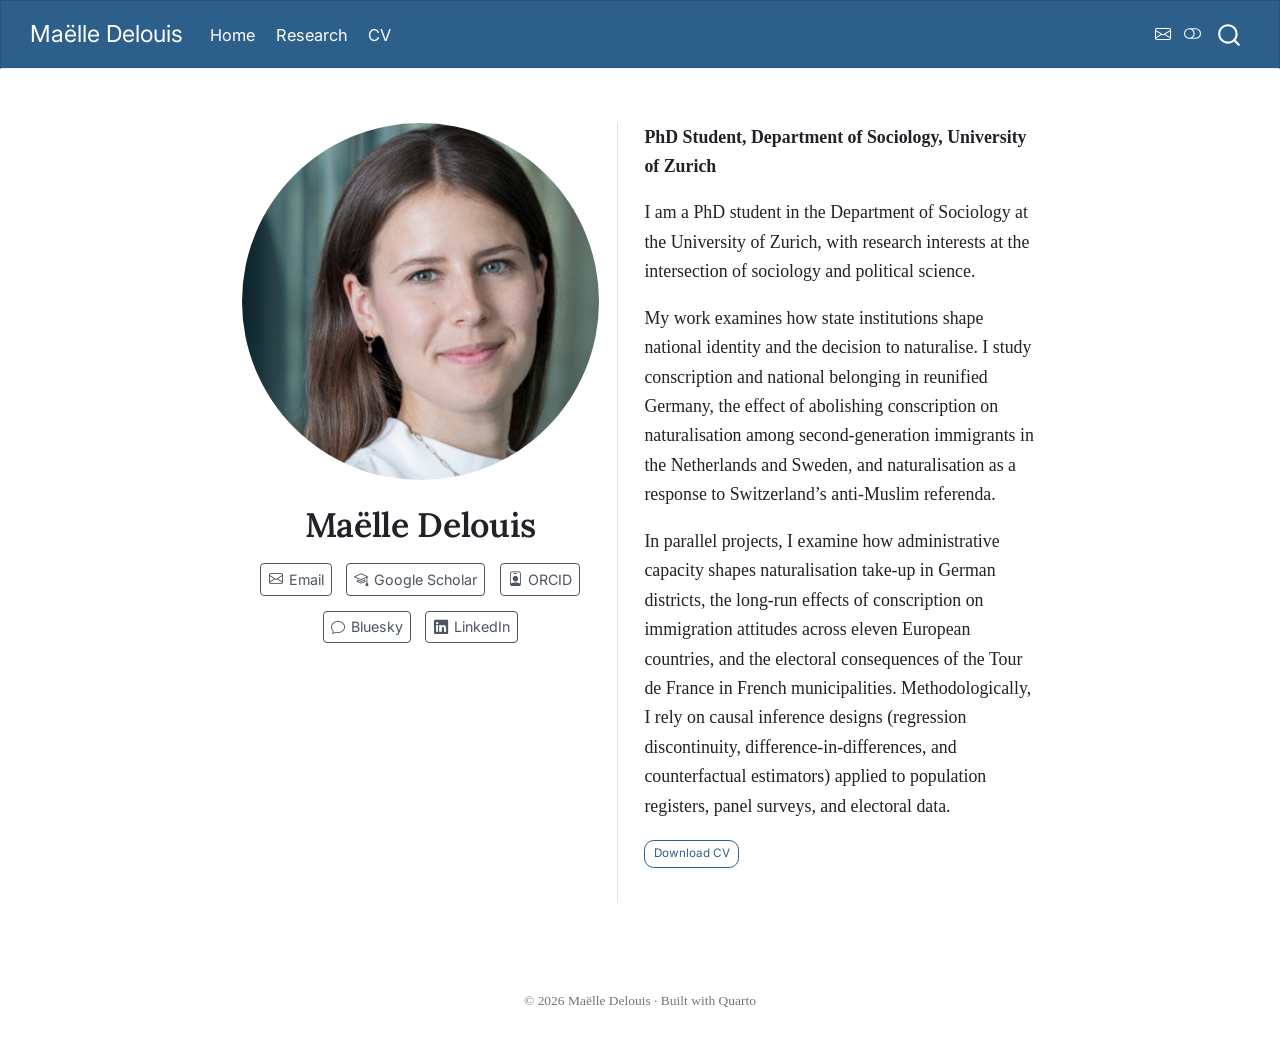
==== index.html @ 66299991 "Built site for gh-pages" ====
<!DOCTYPE html>
<html xmlns="http://www.w3.org/1999/xhtml" lang="en" xml:lang="en"><head>

<meta charset="utf-8">
<meta name="generator" content="quarto-1.7.29">

<meta name="viewport" content="width=device-width, initial-scale=1.0, user-scalable=yes">


<title>Maëlle Delouis</title>
<style>
code{white-space: pre-wrap;}
span.smallcaps{font-variant: small-caps;}
div.columns{display: flex; gap: min(4vw, 1.5em);}
div.column{flex: auto; overflow-x: auto;}
div.hanging-indent{margin-left: 1.5em; text-indent: -1.5em;}
ul.task-list{list-style: none;}
ul.task-list li input[type="checkbox"] {
  width: 0.8em;
  margin: 0 0.8em 0.2em -1em; /* quarto-specific, see https://github.com/quarto-dev/quarto-cli/issues/4556 */ 
  vertical-align: middle;
}
</style>


<script src="site_libs/quarto-nav/quarto-nav.js"></script>
<script src="site_libs/quarto-nav/headroom.min.js"></script>
<script src="site_libs/clipboard/clipboard.min.js"></script>
<script src="site_libs/quarto-search/autocomplete.umd.js"></script>
<script src="site_libs/quarto-search/fuse.min.js"></script>
<script src="site_libs/quarto-search/quarto-search.js"></script>
<meta name="quarto:offset" content="./">
<script src="site_libs/quarto-html/quarto.js" type="module"></script>
<script src="site_libs/quarto-html/tabsets/tabsets.js" type="module"></script>
<script src="site_libs/quarto-html/popper.min.js"></script>
<script src="site_libs/quarto-html/tippy.umd.min.js"></script>
<link href="site_libs/quarto-html/tippy.css" rel="stylesheet">
<link href="site_libs/quarto-html/quarto-syntax-highlighting-0815c480559380816a4d1ea211a47e91.css" rel="stylesheet" class="quarto-color-scheme" id="quarto-text-highlighting-styles">
<link href="site_libs/quarto-html/quarto-syntax-highlighting-dark-748b535e376f14d4692bf2b2e5fd6380.css" rel="stylesheet" class="quarto-color-scheme quarto-color-alternate" id="quarto-text-highlighting-styles">
<link href="site_libs/quarto-html/quarto-syntax-highlighting-0815c480559380816a4d1ea211a47e91.css" rel="stylesheet" class="quarto-color-scheme-extra" id="quarto-text-highlighting-styles">
<script src="site_libs/bootstrap/bootstrap.min.js"></script>
<link href="site_libs/bootstrap/bootstrap-icons.css" rel="stylesheet">
<link href="site_libs/bootstrap/bootstrap-79e8414c4a8d0af02057f61830fa288f.min.css" rel="stylesheet" append-hash="true" class="quarto-color-scheme" id="quarto-bootstrap" data-mode="light">
<link href="site_libs/bootstrap/bootstrap-dark-7386aaa28a53ffc02a470e61c8d58375.min.css" rel="stylesheet" append-hash="true" class="quarto-color-scheme quarto-color-alternate" id="quarto-bootstrap" data-mode="dark">
<link href="site_libs/bootstrap/bootstrap-79e8414c4a8d0af02057f61830fa288f.min.css" rel="stylesheet" append-hash="true" class="quarto-color-scheme-extra" id="quarto-bootstrap" data-mode="light">
<script id="quarto-search-options" type="application/json">{
  "location": "navbar",
  "copy-button": false,
  "collapse-after": 3,
  "panel-placement": "end",
  "type": "overlay",
  "limit": 50,
  "keyboard-shortcut": [
    "f",
    "/",
    "s"
  ],
  "show-item-context": false,
  "language": {
    "search-no-results-text": "No results",
    "search-matching-documents-text": "matching documents",
    "search-copy-link-title": "Copy link to search",
    "search-hide-matches-text": "Hide additional matches",
    "search-more-match-text": "more match in this document",
    "search-more-matches-text": "more matches in this document",
    "search-clear-button-title": "Clear",
    "search-text-placeholder": "",
    "search-detached-cancel-button-title": "Cancel",
    "search-submit-button-title": "Submit",
    "search-label": "Search"
  }
}</script>


</head>

<body class="nav-fixed fullcontent quarto-light"><script id="quarto-html-before-body" type="application/javascript">
    const toggleBodyColorMode = (bsSheetEl) => {
      const mode = bsSheetEl.getAttribute("data-mode");
      const bodyEl = window.document.querySelector("body");
      if (mode === "dark") {
        bodyEl.classList.add("quarto-dark");
        bodyEl.classList.remove("quarto-light");
      } else {
        bodyEl.classList.add("quarto-light");
        bodyEl.classList.remove("quarto-dark");
      }
    }
    const toggleBodyColorPrimary = () => {
      const bsSheetEl = window.document.querySelector("link#quarto-bootstrap:not([rel=disabled-stylesheet])");
      if (bsSheetEl) {
        toggleBodyColorMode(bsSheetEl);
      }
    }
    const setColorSchemeToggle = (alternate) => {
      const toggles = window.document.querySelectorAll('.quarto-color-scheme-toggle');
      for (let i=0; i < toggles.length; i++) {
        const toggle = toggles[i];
        if (toggle) {
          if (alternate) {
            toggle.classList.add("alternate");
          } else {
            toggle.classList.remove("alternate");
          }
        }
      }
    };
    const toggleColorMode = (alternate) => {
      // Switch the stylesheets
      const primaryStylesheets = window.document.querySelectorAll('link.quarto-color-scheme:not(.quarto-color-alternate)');
      const alternateStylesheets = window.document.querySelectorAll('link.quarto-color-scheme.quarto-color-alternate');
      manageTransitions('#quarto-margin-sidebar .nav-link', false);
      if (alternate) {
        // note: dark is layered on light, we don't disable primary!
        enableStylesheet(alternateStylesheets);
        for (const sheetNode of alternateStylesheets) {
          if (sheetNode.id === "quarto-bootstrap") {
            toggleBodyColorMode(sheetNode);
          }
        }
      } else {
        disableStylesheet(alternateStylesheets);
        enableStylesheet(primaryStylesheets)
        toggleBodyColorPrimary();
      }
      manageTransitions('#quarto-margin-sidebar .nav-link', true);
      // Switch the toggles
      setColorSchemeToggle(alternate)
      // Hack to workaround the fact that safari doesn't
      // properly recolor the scrollbar when toggling (#1455)
      if (navigator.userAgent.indexOf('Safari') > 0 && navigator.userAgent.indexOf('Chrome') == -1) {
        manageTransitions("body", false);
        window.scrollTo(0, 1);
        setTimeout(() => {
          window.scrollTo(0, 0);
          manageTransitions("body", true);
        }, 40);
      }
    }
    const disableStylesheet = (stylesheets) => {
      for (let i=0; i < stylesheets.length; i++) {
        const stylesheet = stylesheets[i];
        stylesheet.rel = 'disabled-stylesheet';
      }
    }
    const enableStylesheet = (stylesheets) => {
      for (let i=0; i < stylesheets.length; i++) {
        const stylesheet = stylesheets[i];
        if(stylesheet.rel !== 'stylesheet') { // for Chrome, which will still FOUC without this check
          stylesheet.rel = 'stylesheet';
        }
      }
    }
    const manageTransitions = (selector, allowTransitions) => {
      const els = window.document.querySelectorAll(selector);
      for (let i=0; i < els.length; i++) {
        const el = els[i];
        if (allowTransitions) {
          el.classList.remove('notransition');
        } else {
          el.classList.add('notransition');
        }
      }
    }
    const isFileUrl = () => {
      return window.location.protocol === 'file:';
    }
    const hasAlternateSentinel = () => {
      let styleSentinel = getColorSchemeSentinel();
      if (styleSentinel !== null) {
        return styleSentinel === "alternate";
      } else {
        return false;
      }
    }
    const setStyleSentinel = (alternate) => {
      const value = alternate ? "alternate" : "default";
      if (!isFileUrl()) {
        window.localStorage.setItem("quarto-color-scheme", value);
      } else {
        localAlternateSentinel = value;
      }
    }
    const getColorSchemeSentinel = () => {
      if (!isFileUrl()) {
        const storageValue = window.localStorage.getItem("quarto-color-scheme");
        return storageValue != null ? storageValue : localAlternateSentinel;
      } else {
        return localAlternateSentinel;
      }
    }
    const toggleGiscusIfUsed = (isAlternate, darkModeDefault) => {
      const baseTheme = document.querySelector('#giscus-base-theme')?.value ?? 'light';
      const alternateTheme = document.querySelector('#giscus-alt-theme')?.value ?? 'dark';
      let newTheme = '';
      if(authorPrefersDark) {
        newTheme = isAlternate ? baseTheme : alternateTheme;
      } else {
        newTheme = isAlternate ? alternateTheme : baseTheme;
      }
      const changeGiscusTheme = () => {
        // From: https://github.com/giscus/giscus/issues/336
        const sendMessage = (message) => {
          const iframe = document.querySelector('iframe.giscus-frame');
          if (!iframe) return;
          iframe.contentWindow.postMessage({ giscus: message }, 'https://giscus.app');
        }
        sendMessage({
          setConfig: {
            theme: newTheme
          }
        });
      }
      const isGiscussLoaded = window.document.querySelector('iframe.giscus-frame') !== null;
      if (isGiscussLoaded) {
        changeGiscusTheme();
      }
    };
    const authorPrefersDark = false;
    const darkModeDefault = authorPrefersDark;
      document.querySelector('link#quarto-text-highlighting-styles.quarto-color-scheme-extra').rel = 'disabled-stylesheet';
      document.querySelector('link#quarto-bootstrap.quarto-color-scheme-extra').rel = 'disabled-stylesheet';
    let localAlternateSentinel = darkModeDefault ? 'alternate' : 'default';
    // Dark / light mode switch
    window.quartoToggleColorScheme = () => {
      // Read the current dark / light value
      let toAlternate = !hasAlternateSentinel();
      toggleColorMode(toAlternate);
      setStyleSentinel(toAlternate);
      toggleGiscusIfUsed(toAlternate, darkModeDefault);
    };
    // Switch to dark mode if need be
    if (hasAlternateSentinel()) {
      toggleColorMode(true);
    } else {
      toggleColorMode(false);
    }
  </script>

<div id="quarto-search-results"></div>
  <header id="quarto-header" class="headroom fixed-top">
    <nav class="navbar navbar-expand-lg " data-bs-theme="dark">
      <div class="navbar-container container-fluid">
      <div class="navbar-brand-container mx-auto">
    <a class="navbar-brand" href="./index.html">
    <span class="navbar-title">Maëlle Delouis</span>
    </a>
  </div>
            <div id="quarto-search" class="" title="Search"></div>
          <button class="navbar-toggler" type="button" data-bs-toggle="collapse" data-bs-target="#navbarCollapse" aria-controls="navbarCollapse" role="menu" aria-expanded="false" aria-label="Toggle navigation" onclick="if (window.quartoToggleHeadroom) { window.quartoToggleHeadroom(); }">
  <span class="navbar-toggler-icon"></span>
</button>
          <div class="collapse navbar-collapse" id="navbarCollapse">
            <ul class="navbar-nav navbar-nav-scroll me-auto">
  <li class="nav-item">
    <a class="nav-link active" href="./index.html" aria-current="page"> 
<span class="menu-text">Home</span></a>
  </li>  
  <li class="nav-item">
    <a class="nav-link" href="./research.html"> 
<span class="menu-text">Research</span></a>
  </li>  
  <li class="nav-item">
    <a class="nav-link" href="./cv.html"> 
<span class="menu-text">CV</span></a>
  </li>  
</ul>
          </div> <!-- /navcollapse -->
            <div class="quarto-navbar-tools">
    <a href="mailto:maelle.delouis@uzh.ch" title="Email" class="quarto-navigation-tool px-1" aria-label="Email"><i class="bi bi-envelope"></i></a>
  <a href="" class="quarto-color-scheme-toggle quarto-navigation-tool  px-1" onclick="window.quartoToggleColorScheme(); return false;" title="Toggle dark mode"><i class="bi"></i></a>
</div>
      </div> <!-- /container-fluid -->
    </nav>
</header>
<!-- content -->
<div id="quarto-content" class="quarto-container page-columns page-rows-contents page-layout-article page-navbar">
<!-- sidebar -->
<!-- margin-sidebar -->
    
<!-- main -->
<div class="quarto-about-trestles">
  <div class="about-entity">
    <img src="assets/profile.png" class="about-image
  round " style="height: 20em; width: 20em;">
<header id="title-block-header" class="quarto-title-block default">
<div class="quarto-title">
<h1 class="title">Maëlle Delouis</h1>
</div>
<div class="quarto-title-meta">
  </div>
</header>
    <div class="about-links">
  <a href="mailto:delouis-jost@soziologie.uzh.ch" class="about-link" rel="" target="">
    <i class="bi bi-envelope"></i>
     <span class="about-link-text">Email</span>
  </a>
  <a href="https://scholar.google.com/citations?hl=en&amp;user=arPECroAAAAJ&amp;view_op=list_works&amp;sortby=pubdate" class="about-link" rel="" target="">
    <i class="bi bi-mortarboard"></i>
     <span class="about-link-text">Google Scholar</span>
  </a>
  <a href="https://orcid.org/0009-0009-9388-176X" class="about-link" rel="" target="">
    <i class="bi bi-person-badge"></i>
     <span class="about-link-text">ORCID</span>
  </a>
  <a href="https://bsky.app/profile/maelledelouis.bsky.social" class="about-link" rel="" target="">
    <i class="bi bi-chat"></i>
     <span class="about-link-text">Bluesky</span>
  </a>
  <a href="https://it.linkedin.com/in/maëlle-delouis-jost-9a4271197" class="about-link" rel="" target="">
    <i class="bi bi-linkedin"></i>
     <span class="about-link-text">LinkedIn</span>
  </a>
</div>
  </div>
  <div class="about-contents"><main class="content" id="quarto-document-content">

<p><strong>PhD Student, Department of Sociology, University of Zurich</strong></p>
<p>I am a PhD student in the Department of Sociology at the University of Zurich, with research interests at the intersection of sociology and political science.</p>
<p>My work examines how state institutions shape national identity and the decision to naturalise. I study conscription and national belonging in reunified Germany, the effect of abolishing conscription on naturalisation among second-generation immigrants in the Netherlands and Sweden, and naturalisation as a response to Switzerland’s anti-Muslim referenda.</p>
<p>In parallel projects, I examine how administrative capacity shapes naturalisation take-up in German districts, the long-run effects of conscription on immigration attitudes across eleven European countries, and the electoral consequences of the Tour de France in French municipalities. Methodologically, I rely on causal inference designs (regression discontinuity, difference-in-differences, and counterfactual estimators) applied to population registers, panel surveys, and electoral data.</p>
<p><a href="assets/delouis-cv.pdf" class="btn btn-outline-primary btn-sm" role="button">Download CV</a></p>


</main></div>
</div>
 <!-- /main -->
<script id="quarto-html-after-body" type="application/javascript">
  window.document.addEventListener("DOMContentLoaded", function (event) {
    // Ensure there is a toggle, if there isn't float one in the top right
    if (window.document.querySelector('.quarto-color-scheme-toggle') === null) {
      const a = window.document.createElement('a');
      a.classList.add('top-right');
      a.classList.add('quarto-color-scheme-toggle');
      a.href = "";
      a.onclick = function() { try { window.quartoToggleColorScheme(); } catch {} return false; };
      const i = window.document.createElement("i");
      i.classList.add('bi');
      a.appendChild(i);
      window.document.body.appendChild(a);
    }
    setColorSchemeToggle(hasAlternateSentinel())
    const isCodeAnnotation = (el) => {
      for (const clz of el.classList) {
        if (clz.startsWith('code-annotation-')) {                     
          return true;
        }
      }
      return false;
    }
    const onCopySuccess = function(e) {
      // button target
      const button = e.trigger;
      // don't keep focus
      button.blur();
      // flash "checked"
      button.classList.add('code-copy-button-checked');
      var currentTitle = button.getAttribute("title");
      button.setAttribute("title", "Copied!");
      let tooltip;
      if (window.bootstrap) {
        button.setAttribute("data-bs-toggle", "tooltip");
        button.setAttribute("data-bs-placement", "left");
        button.setAttribute("data-bs-title", "Copied!");
        tooltip = new bootstrap.Tooltip(button, 
          { trigger: "manual", 
            customClass: "code-copy-button-tooltip",
            offset: [0, -8]});
        tooltip.show();    
      }
      setTimeout(function() {
        if (tooltip) {
          tooltip.hide();
          button.removeAttribute("data-bs-title");
          button.removeAttribute("data-bs-toggle");
          button.removeAttribute("data-bs-placement");
        }
        button.setAttribute("title", currentTitle);
        button.classList.remove('code-copy-button-checked');
      }, 1000);
      // clear code selection
      e.clearSelection();
    }
    const getTextToCopy = function(trigger) {
        const codeEl = trigger.previousElementSibling.cloneNode(true);
        for (const childEl of codeEl.children) {
          if (isCodeAnnotation(childEl)) {
            childEl.remove();
          }
        }
        return codeEl.innerText;
    }
    const clipboard = new window.ClipboardJS('.code-copy-button:not([data-in-quarto-modal])', {
      text: getTextToCopy
    });
    clipboard.on('success', onCopySuccess);
    if (window.document.getElementById('quarto-embedded-source-code-modal')) {
      const clipboardModal = new window.ClipboardJS('.code-copy-button[data-in-quarto-modal]', {
        text: getTextToCopy,
        container: window.document.getElementById('quarto-embedded-source-code-modal')
      });
      clipboardModal.on('success', onCopySuccess);
    }
      var localhostRegex = new RegExp(/^(?:http|https):\/\/localhost\:?[0-9]*\//);
      var mailtoRegex = new RegExp(/^mailto:/);
        var filterRegex = new RegExp("https:\/\/mdelouis\.github\.io\/");
      var isInternal = (href) => {
          return filterRegex.test(href) || localhostRegex.test(href) || mailtoRegex.test(href);
      }
      // Inspect non-navigation links and adorn them if external
     var links = window.document.querySelectorAll('a[href]:not(.nav-link):not(.navbar-brand):not(.toc-action):not(.sidebar-link):not(.sidebar-item-toggle):not(.pagination-link):not(.no-external):not([aria-hidden]):not(.dropdown-item):not(.quarto-navigation-tool):not(.about-link)');
      for (var i=0; i<links.length; i++) {
        const link = links[i];
        if (!isInternal(link.href)) {
          // undo the damage that might have been done by quarto-nav.js in the case of
          // links that we want to consider external
          if (link.dataset.originalHref !== undefined) {
            link.href = link.dataset.originalHref;
          }
        }
      }
    function tippyHover(el, contentFn, onTriggerFn, onUntriggerFn) {
      const config = {
        allowHTML: true,
        maxWidth: 500,
        delay: 100,
        arrow: false,
        appendTo: function(el) {
            return el.parentElement;
        },
        interactive: true,
        interactiveBorder: 10,
        theme: 'quarto',
        placement: 'bottom-start',
      };
      if (contentFn) {
        config.content = contentFn;
      }
      if (onTriggerFn) {
        config.onTrigger = onTriggerFn;
      }
      if (onUntriggerFn) {
        config.onUntrigger = onUntriggerFn;
      }
      window.tippy(el, config); 
    }
    const noterefs = window.document.querySelectorAll('a[role="doc-noteref"]');
    for (var i=0; i<noterefs.length; i++) {
      const ref = noterefs[i];
      tippyHover(ref, function() {
        // use id or data attribute instead here
        let href = ref.getAttribute('data-footnote-href') || ref.getAttribute('href');
        try { href = new URL(href).hash; } catch {}
        const id = href.replace(/^#\/?/, "");
        const note = window.document.getElementById(id);
        if (note) {
          return note.innerHTML;
        } else {
          return "";
        }
      });
    }
    const xrefs = window.document.querySelectorAll('a.quarto-xref');
    const processXRef = (id, note) => {
      // Strip column container classes
      const stripColumnClz = (el) => {
        el.classList.remove("page-full", "page-columns");
        if (el.children) {
          for (const child of el.children) {
            stripColumnClz(child);
          }
        }
      }
      stripColumnClz(note)
      if (id === null || id.startsWith('sec-')) {
        // Special case sections, only their first couple elements
        const container = document.createElement("div");
        if (note.children && note.children.length > 2) {
          container.appendChild(note.children[0].cloneNode(true));
          for (let i = 1; i < note.children.length; i++) {
            const child = note.children[i];
            if (child.tagName === "P" && child.innerText === "") {
              continue;
            } else {
              container.appendChild(child.cloneNode(true));
              break;
            }
          }
          if (window.Quarto?.typesetMath) {
            window.Quarto.typesetMath(container);
          }
          return container.innerHTML
        } else {
          if (window.Quarto?.typesetMath) {
            window.Quarto.typesetMath(note);
          }
          return note.innerHTML;
        }
      } else {
        // Remove any anchor links if they are present
        const anchorLink = note.querySelector('a.anchorjs-link');
        if (anchorLink) {
          anchorLink.remove();
        }
        if (window.Quarto?.typesetMath) {
          window.Quarto.typesetMath(note);
        }
        if (note.classList.contains("callout")) {
          return note.outerHTML;
        } else {
          return note.innerHTML;
        }
      }
    }
    for (var i=0; i<xrefs.length; i++) {
      const xref = xrefs[i];
      tippyHover(xref, undefined, function(instance) {
        instance.disable();
        let url = xref.getAttribute('href');
        let hash = undefined; 
        if (url.startsWith('#')) {
          hash = url;
        } else {
          try { hash = new URL(url).hash; } catch {}
        }
        if (hash) {
          const id = hash.replace(/^#\/?/, "");
          const note = window.document.getElementById(id);
          if (note !== null) {
            try {
              const html = processXRef(id, note.cloneNode(true));
              instance.setContent(html);
            } finally {
              instance.enable();
              instance.show();
            }
          } else {
            // See if we can fetch this
            fetch(url.split('#')[0])
            .then(res => res.text())
            .then(html => {
              const parser = new DOMParser();
              const htmlDoc = parser.parseFromString(html, "text/html");
              const note = htmlDoc.getElementById(id);
              if (note !== null) {
                const html = processXRef(id, note);
                instance.setContent(html);
              } 
            }).finally(() => {
              instance.enable();
              instance.show();
            });
          }
        } else {
          // See if we can fetch a full url (with no hash to target)
          // This is a special case and we should probably do some content thinning / targeting
          fetch(url)
          .then(res => res.text())
          .then(html => {
            const parser = new DOMParser();
            const htmlDoc = parser.parseFromString(html, "text/html");
            const note = htmlDoc.querySelector('main.content');
            if (note !== null) {
              // This should only happen for chapter cross references
              // (since there is no id in the URL)
              // remove the first header
              if (note.children.length > 0 && note.children[0].tagName === "HEADER") {
                note.children[0].remove();
              }
              const html = processXRef(null, note);
              instance.setContent(html);
            } 
          }).finally(() => {
            instance.enable();
            instance.show();
          });
        }
      }, function(instance) {
      });
    }
        let selectedAnnoteEl;
        const selectorForAnnotation = ( cell, annotation) => {
          let cellAttr = 'data-code-cell="' + cell + '"';
          let lineAttr = 'data-code-annotation="' +  annotation + '"';
          const selector = 'span[' + cellAttr + '][' + lineAttr + ']';
          return selector;
        }
        const selectCodeLines = (annoteEl) => {
          const doc = window.document;
          const targetCell = annoteEl.getAttribute("data-target-cell");
          const targetAnnotation = annoteEl.getAttribute("data-target-annotation");
          const annoteSpan = window.document.querySelector(selectorForAnnotation(targetCell, targetAnnotation));
          const lines = annoteSpan.getAttribute("data-code-lines").split(",");
          const lineIds = lines.map((line) => {
            return targetCell + "-" + line;
          })
          let top = null;
          let height = null;
          let parent = null;
          if (lineIds.length > 0) {
              //compute the position of the single el (top and bottom and make a div)
              const el = window.document.getElementById(lineIds[0]);
              top = el.offsetTop;
              height = el.offsetHeight;
              parent = el.parentElement.parentElement;
            if (lineIds.length > 1) {
              const lastEl = window.document.getElementById(lineIds[lineIds.length - 1]);
              const bottom = lastEl.offsetTop + lastEl.offsetHeight;
              height = bottom - top;
            }
            if (top !== null && height !== null && parent !== null) {
              // cook up a div (if necessary) and position it 
              let div = window.document.getElementById("code-annotation-line-highlight");
              if (div === null) {
                div = window.document.createElement("div");
                div.setAttribute("id", "code-annotation-line-highlight");
                div.style.position = 'absolute';
                parent.appendChild(div);
              }
              div.style.top = top - 2 + "px";
              div.style.height = height + 4 + "px";
              div.style.left = 0;
              let gutterDiv = window.document.getElementById("code-annotation-line-highlight-gutter");
              if (gutterDiv === null) {
                gutterDiv = window.document.createElement("div");
                gutterDiv.setAttribute("id", "code-annotation-line-highlight-gutter");
                gutterDiv.style.position = 'absolute';
                const codeCell = window.document.getElementById(targetCell);
                const gutter = codeCell.querySelector('.code-annotation-gutter');
                gutter.appendChild(gutterDiv);
              }
              gutterDiv.style.top = top - 2 + "px";
              gutterDiv.style.height = height + 4 + "px";
            }
            selectedAnnoteEl = annoteEl;
          }
        };
        const unselectCodeLines = () => {
          const elementsIds = ["code-annotation-line-highlight", "code-annotation-line-highlight-gutter"];
          elementsIds.forEach((elId) => {
            const div = window.document.getElementById(elId);
            if (div) {
              div.remove();
            }
          });
          selectedAnnoteEl = undefined;
        };
          // Handle positioning of the toggle
      window.addEventListener(
        "resize",
        throttle(() => {
          elRect = undefined;
          if (selectedAnnoteEl) {
            selectCodeLines(selectedAnnoteEl);
          }
        }, 10)
      );
      function throttle(fn, ms) {
      let throttle = false;
      let timer;
        return (...args) => {
          if(!throttle) { // first call gets through
              fn.apply(this, args);
              throttle = true;
          } else { // all the others get throttled
              if(timer) clearTimeout(timer); // cancel #2
              timer = setTimeout(() => {
                fn.apply(this, args);
                timer = throttle = false;
              }, ms);
          }
        };
      }
        // Attach click handler to the DT
        const annoteDls = window.document.querySelectorAll('dt[data-target-cell]');
        for (const annoteDlNode of annoteDls) {
          annoteDlNode.addEventListener('click', (event) => {
            const clickedEl = event.target;
            if (clickedEl !== selectedAnnoteEl) {
              unselectCodeLines();
              const activeEl = window.document.querySelector('dt[data-target-cell].code-annotation-active');
              if (activeEl) {
                activeEl.classList.remove('code-annotation-active');
              }
              selectCodeLines(clickedEl);
              clickedEl.classList.add('code-annotation-active');
            } else {
              // Unselect the line
              unselectCodeLines();
              clickedEl.classList.remove('code-annotation-active');
            }
          });
        }
    const findCites = (el) => {
      const parentEl = el.parentElement;
      if (parentEl) {
        const cites = parentEl.dataset.cites;
        if (cites) {
          return {
            el,
            cites: cites.split(' ')
          };
        } else {
          return findCites(el.parentElement)
        }
      } else {
        return undefined;
      }
    };
    var bibliorefs = window.document.querySelectorAll('a[role="doc-biblioref"]');
    for (var i=0; i<bibliorefs.length; i++) {
      const ref = bibliorefs[i];
      const citeInfo = findCites(ref);
      if (citeInfo) {
        tippyHover(citeInfo.el, function() {
          var popup = window.document.createElement('div');
          citeInfo.cites.forEach(function(cite) {
            var citeDiv = window.document.createElement('div');
            citeDiv.classList.add('hanging-indent');
            citeDiv.classList.add('csl-entry');
            var biblioDiv = window.document.getElementById('ref-' + cite);
            if (biblioDiv) {
              citeDiv.innerHTML = biblioDiv.innerHTML;
            }
            popup.appendChild(citeDiv);
          });
          return popup.innerHTML;
        });
      }
    }
  });
  </script>
</div> <!-- /content -->
<footer class="footer">
  <div class="nav-footer">
    <div class="nav-footer-left">
      &nbsp;
    </div>   
    <div class="nav-footer-center">
<p>© 2026 Maëlle Delouis · Built with <a href="https://quarto.org">Quarto</a></p>
</div>
    <div class="nav-footer-right">
      &nbsp;
    </div>
  </div>
</footer>




</body></html>
---- site_libs/quarto-html/tippy.css ----
.tippy-box[data-animation=fade][data-state=hidden]{opacity:0}[data-tippy-root]{max-width:calc(100vw - 10px)}.tippy-box{position:relative;background-color:#333;color:#fff;border-radius:4px;font-size:14px;line-height:1.4;white-space:normal;outline:0;transition-property:transform,visibility,opacity}.tippy-box[data-placement^=top]>.tippy-arrow{bottom:0}.tippy-box[data-placement^=top]>.tippy-arrow:before{bottom:-7px;left:0;border-width:8px 8px 0;border-top-color:initial;transform-origin:center top}.tippy-box[data-placement^=bottom]>.tippy-arrow{top:0}.tippy-box[data-placement^=bottom]>.tippy-arrow:before{top:-7px;left:0;border-width:0 8px 8px;border-bottom-color:initial;transform-origin:center bottom}.tippy-box[data-placement^=left]>.tippy-arrow{right:0}.tippy-box[data-placement^=left]>.tippy-arrow:before{border-width:8px 0 8px 8px;border-left-color:initial;right:-7px;transform-origin:center left}.tippy-box[data-placement^=right]>.tippy-arrow{left:0}.tippy-box[data-placement^=right]>.tippy-arrow:before{left:-7px;border-width:8px 8px 8px 0;border-right-color:initial;transform-origin:center right}.tippy-box[data-inertia][data-state=visible]{transition-timing-function:cubic-bezier(.54,1.5,.38,1.11)}.tippy-arrow{width:16px;height:16px;color:#333}.tippy-arrow:before{content:"";position:absolute;border-color:transparent;border-style:solid}.tippy-content{position:relative;padding:5px 9px;z-index:1}
---- site_libs/quarto-html/quarto-syntax-highlighting-0815c480559380816a4d1ea211a47e91.css ----
/* quarto syntax highlight colors */
:root {
  --quarto-hl-ot-color: #003B4F;
  --quarto-hl-at-color: #657422;
  --quarto-hl-ss-color: #20794D;
  --quarto-hl-an-color: #5E5E5E;
  --quarto-hl-fu-color: #4758AB;
  --quarto-hl-st-color: #20794D;
  --quarto-hl-cf-color: #003B4F;
  --quarto-hl-op-color: #5E5E5E;
  --quarto-hl-er-color: #AD0000;
  --quarto-hl-bn-color: #AD0000;
  --quarto-hl-al-color: #AD0000;
  --quarto-hl-va-color: #111111;
  --quarto-hl-bu-color: inherit;
  --quarto-hl-ex-color: inherit;
  --quarto-hl-pp-color: #AD0000;
  --quarto-hl-in-color: #5E5E5E;
  --quarto-hl-vs-color: #20794D;
  --quarto-hl-wa-color: #5E5E5E;
  --quarto-hl-do-color: #5E5E5E;
  --quarto-hl-im-color: #00769E;
  --quarto-hl-ch-color: #20794D;
  --quarto-hl-dt-color: #AD0000;
  --quarto-hl-fl-color: #AD0000;
  --quarto-hl-co-color: #5E5E5E;
  --quarto-hl-cv-color: #5E5E5E;
  --quarto-hl-cn-color: #8f5902;
  --quarto-hl-sc-color: #5E5E5E;
  --quarto-hl-dv-color: #AD0000;
  --quarto-hl-kw-color: #003B4F;
}

/* other quarto variables */
:root {
  --quarto-font-monospace: SFMono-Regular, Menlo, Monaco, Consolas, "Liberation Mono", "Courier New", monospace;
}

/* syntax highlight based on Pandoc's rules */
pre > code.sourceCode > span {
  color: #003B4F;
}

code.sourceCode > span {
  color: #003B4F;
}

div.sourceCode,
div.sourceCode pre.sourceCode {
  color: #003B4F;
}

/* Normal */
code span {
  color: #003B4F;
}

/* Alert */
code span.al {
  color: #AD0000;
  font-style: inherit;
}

/* Annotation */
code span.an {
  color: #5E5E5E;
  font-style: inherit;
}

/* Attribute */
code span.at {
  color: #657422;
  font-style: inherit;
}

/* BaseN */
code span.bn {
  color: #AD0000;
  font-style: inherit;
}

/* BuiltIn */
code span.bu {
  font-style: inherit;
}

/* ControlFlow */
code span.cf {
  color: #003B4F;
  font-weight: bold;
  font-style: inherit;
}

/* Char */
code span.ch {
  color: #20794D;
  font-style: inherit;
}

/* Constant */
code span.cn {
  color: #8f5902;
  font-style: inherit;
}

/* Comment */
code span.co {
  color: #5E5E5E;
  font-style: inherit;
}

/* CommentVar */
code span.cv {
  color: #5E5E5E;
  font-style: italic;
}

/* Documentation */
code span.do {
  color: #5E5E5E;
  font-style: italic;
}

/* DataType */
code span.dt {
  color: #AD0000;
  font-style: inherit;
}

/* DecVal */
code span.dv {
  color: #AD0000;
  font-style: inherit;
}

/* Error */
code span.er {
  color: #AD0000;
  font-style: inherit;
}

/* Extension */
code span.ex {
  font-style: inherit;
}

/* Float */
code span.fl {
  color: #AD0000;
  font-style: inherit;
}

/* Function */
code span.fu {
  color: #4758AB;
  font-style: inherit;
}

/* Import */
code span.im {
  color: #00769E;
  font-style: inherit;
}

/* Information */
code span.in {
  color: #5E5E5E;
  font-style: inherit;
}

/* Keyword */
code span.kw {
  color: #003B4F;
  font-weight: bold;
  font-style: inherit;
}

/* Operator */
code span.op {
  color: #5E5E5E;
  font-style: inherit;
}

/* Other */
code span.ot {
  color: #003B4F;
  font-style: inherit;
}

/* Preprocessor */
code span.pp {
  color: #AD0000;
  font-style: inherit;
}

/* SpecialChar */
code span.sc {
  color: #5E5E5E;
  font-style: inherit;
}

/* SpecialString */
code span.ss {
  color: #20794D;
  font-style: inherit;
}

/* String */
code span.st {
  color: #20794D;
  font-style: inherit;
}

/* Variable */
code span.va {
  color: #111111;
  font-style: inherit;
}

/* VerbatimString */
code span.vs {
  color: #20794D;
  font-style: inherit;
}

/* Warning */
code span.wa {
  color: #5E5E5E;
  font-style: italic;
}

.prevent-inlining {
  content: "</";
}

/*# sourceMappingURL=d398365ccb532ba00fe56d6aa1025863.css.map */
---- site_libs/quarto-html/quarto-syntax-highlighting-dark-748b535e376f14d4692bf2b2e5fd6380.css ----
/* quarto syntax highlight colors */
:root {
  --quarto-hl-al-color: #f07178;
  --quarto-hl-an-color: #d4d0ab;
  --quarto-hl-at-color: #00e0e0;
  --quarto-hl-bn-color: #d4d0ab;
  --quarto-hl-bu-color: #abe338;
  --quarto-hl-ch-color: #abe338;
  --quarto-hl-co-color: #f8f8f2;
  --quarto-hl-cv-color: #ffd700;
  --quarto-hl-cn-color: #ffd700;
  --quarto-hl-cf-color: #ffa07a;
  --quarto-hl-dt-color: #ffa07a;
  --quarto-hl-dv-color: #d4d0ab;
  --quarto-hl-do-color: #f8f8f2;
  --quarto-hl-er-color: #f07178;
  --quarto-hl-ex-color: #00e0e0;
  --quarto-hl-fl-color: #d4d0ab;
  --quarto-hl-fu-color: #ffa07a;
  --quarto-hl-im-color: #abe338;
  --quarto-hl-in-color: #d4d0ab;
  --quarto-hl-kw-color: #ffa07a;
  --quarto-hl-op-color: #ffa07a;
  --quarto-hl-ot-color: #00e0e0;
  --quarto-hl-pp-color: #dcc6e0;
  --quarto-hl-re-color: #00e0e0;
  --quarto-hl-sc-color: #abe338;
  --quarto-hl-ss-color: #abe338;
  --quarto-hl-st-color: #abe338;
  --quarto-hl-va-color: #00e0e0;
  --quarto-hl-vs-color: #abe338;
  --quarto-hl-wa-color: #dcc6e0;
}

/* other quarto variables */
:root {
  --quarto-font-monospace: SFMono-Regular, Menlo, Monaco, Consolas, "Liberation Mono", "Courier New", monospace;
}

/* syntax highlight based on Pandoc's rules */
pre > code.sourceCode > span {
  color: #f8f8f2;
}

code.sourceCode > span {
  color: #f8f8f2;
}

div.sourceCode,
div.sourceCode pre.sourceCode {
  color: #f8f8f2;
}

/* Normal */
code span {
  color: #f8f8f2;
}

/* Alert */
code span.al {
  color: #f07178;
}

/* Annotation */
code span.an {
  color: #d4d0ab;
}

/* Attribute */
code span.at {
  color: #00e0e0;
}

/* BaseN */
code span.bn {
  color: #d4d0ab;
}

/* BuiltIn */
code span.bu {
  color: #abe338;
}

/* ControlFlow */
code span.cf {
  font-weight: bold;
  color: #ffa07a;
}

/* Char */
code span.ch {
  color: #abe338;
}

/* Constant */
code span.cn {
  color: #ffd700;
}

/* Comment */
code span.co {
  font-style: italic;
  color: #f8f8f2;
}

/* CommentVar */
code span.cv {
  color: #ffd700;
}

/* Documentation */
code span.do {
  color: #f8f8f2;
}

/* DataType */
code span.dt {
  color: #ffa07a;
}

/* DecVal */
code span.dv {
  color: #d4d0ab;
}

/* Error */
code span.er {
  color: #f07178;
  text-decoration: underline;
}

/* Extension */
code span.ex {
  font-weight: bold;
  color: #00e0e0;
}

/* Float */
code span.fl {
  color: #d4d0ab;
}

/* Function */
code span.fu {
  color: #ffa07a;
}

/* Import */
code span.im {
  color: #abe338;
}

/* Information */
code span.in {
  color: #d4d0ab;
}

/* Keyword */
code span.kw {
  font-weight: bold;
  color: #ffa07a;
}

/* Operator */
code span.op {
  color: #ffa07a;
}

/* Other */
code span.ot {
  color: #00e0e0;
}

/* Preprocessor */
code span.pp {
  color: #dcc6e0;
}

/* RegionMarker */
code span.re {
  background-color: #f8f8f2;
  color: #00e0e0;
}

/* SpecialChar */
code span.sc {
  color: #abe338;
}

/* SpecialString */
code span.ss {
  color: #abe338;
}

/* String */
code span.st {
  color: #abe338;
}

/* Variable */
code span.va {
  color: #00e0e0;
}

/* VerbatimString */
code span.vs {
  color: #abe338;
}

/* Warning */
code span.wa {
  color: #dcc6e0;
}

.prevent-inlining {
  content: "</";
}

/*# sourceMappingURL=a169f92a7619bb7359e95dffce117b32.css.map */
---- site_libs/quarto-html/quarto-syntax-highlighting-0815c480559380816a4d1ea211a47e91.css ----
/* quarto syntax highlight colors */
:root {
  --quarto-hl-ot-color: #003B4F;
  --quarto-hl-at-color: #657422;
  --quarto-hl-ss-color: #20794D;
  --quarto-hl-an-color: #5E5E5E;
  --quarto-hl-fu-color: #4758AB;
  --quarto-hl-st-color: #20794D;
  --quarto-hl-cf-color: #003B4F;
  --quarto-hl-op-color: #5E5E5E;
  --quarto-hl-er-color: #AD0000;
  --quarto-hl-bn-color: #AD0000;
  --quarto-hl-al-color: #AD0000;
  --quarto-hl-va-color: #111111;
  --quarto-hl-bu-color: inherit;
  --quarto-hl-ex-color: inherit;
  --quarto-hl-pp-color: #AD0000;
  --quarto-hl-in-color: #5E5E5E;
  --quarto-hl-vs-color: #20794D;
  --quarto-hl-wa-color: #5E5E5E;
  --quarto-hl-do-color: #5E5E5E;
  --quarto-hl-im-color: #00769E;
  --quarto-hl-ch-color: #20794D;
  --quarto-hl-dt-color: #AD0000;
  --quarto-hl-fl-color: #AD0000;
  --quarto-hl-co-color: #5E5E5E;
  --quarto-hl-cv-color: #5E5E5E;
  --quarto-hl-cn-color: #8f5902;
  --quarto-hl-sc-color: #5E5E5E;
  --quarto-hl-dv-color: #AD0000;
  --quarto-hl-kw-color: #003B4F;
}

/* other quarto variables */
:root {
  --quarto-font-monospace: SFMono-Regular, Menlo, Monaco, Consolas, "Liberation Mono", "Courier New", monospace;
}

/* syntax highlight based on Pandoc's rules */
pre > code.sourceCode > span {
  color: #003B4F;
}

code.sourceCode > span {
  color: #003B4F;
}

div.sourceCode,
div.sourceCode pre.sourceCode {
  color: #003B4F;
}

/* Normal */
code span {
  color: #003B4F;
}

/* Alert */
code span.al {
  color: #AD0000;
  font-style: inherit;
}

/* Annotation */
code span.an {
  color: #5E5E5E;
  font-style: inherit;
}

/* Attribute */
code span.at {
  color: #657422;
  font-style: inherit;
}

/* BaseN */
code span.bn {
  color: #AD0000;
  font-style: inherit;
}

/* BuiltIn */
code span.bu {
  font-style: inherit;
}

/* ControlFlow */
code span.cf {
  color: #003B4F;
  font-weight: bold;
  font-style: inherit;
}

/* Char */
code span.ch {
  color: #20794D;
  font-style: inherit;
}

/* Constant */
code span.cn {
  color: #8f5902;
  font-style: inherit;
}

/* Comment */
code span.co {
  color: #5E5E5E;
  font-style: inherit;
}

/* CommentVar */
code span.cv {
  color: #5E5E5E;
  font-style: italic;
}

/* Documentation */
code span.do {
  color: #5E5E5E;
  font-style: italic;
}

/* DataType */
code span.dt {
  color: #AD0000;
  font-style: inherit;
}

/* DecVal */
code span.dv {
  color: #AD0000;
  font-style: inherit;
}

/* Error */
code span.er {
  color: #AD0000;
  font-style: inherit;
}

/* Extension */
code span.ex {
  font-style: inherit;
}

/* Float */
code span.fl {
  color: #AD0000;
  font-style: inherit;
}

/* Function */
code span.fu {
  color: #4758AB;
  font-style: inherit;
}

/* Import */
code span.im {
  color: #00769E;
  font-style: inherit;
}

/* Information */
code span.in {
  color: #5E5E5E;
  font-style: inherit;
}

/* Keyword */
code span.kw {
  color: #003B4F;
  font-weight: bold;
  font-style: inherit;
}

/* Operator */
code span.op {
  color: #5E5E5E;
  font-style: inherit;
}

/* Other */
code span.ot {
  color: #003B4F;
  font-style: inherit;
}

/* Preprocessor */
code span.pp {
  color: #AD0000;
  font-style: inherit;
}

/* SpecialChar */
code span.sc {
  color: #5E5E5E;
  font-style: inherit;
}

/* SpecialString */
code span.ss {
  color: #20794D;
  font-style: inherit;
}

/* String */
code span.st {
  color: #20794D;
  font-style: inherit;
}

/* Variable */
code span.va {
  color: #111111;
  font-style: inherit;
}

/* VerbatimString */
code span.vs {
  color: #20794D;
  font-style: inherit;
}

/* Warning */
code span.wa {
  color: #5E5E5E;
  font-style: italic;
}

.prevent-inlining {
  content: "</";
}

/*# sourceMappingURL=d398365ccb532ba00fe56d6aa1025863.css.map */
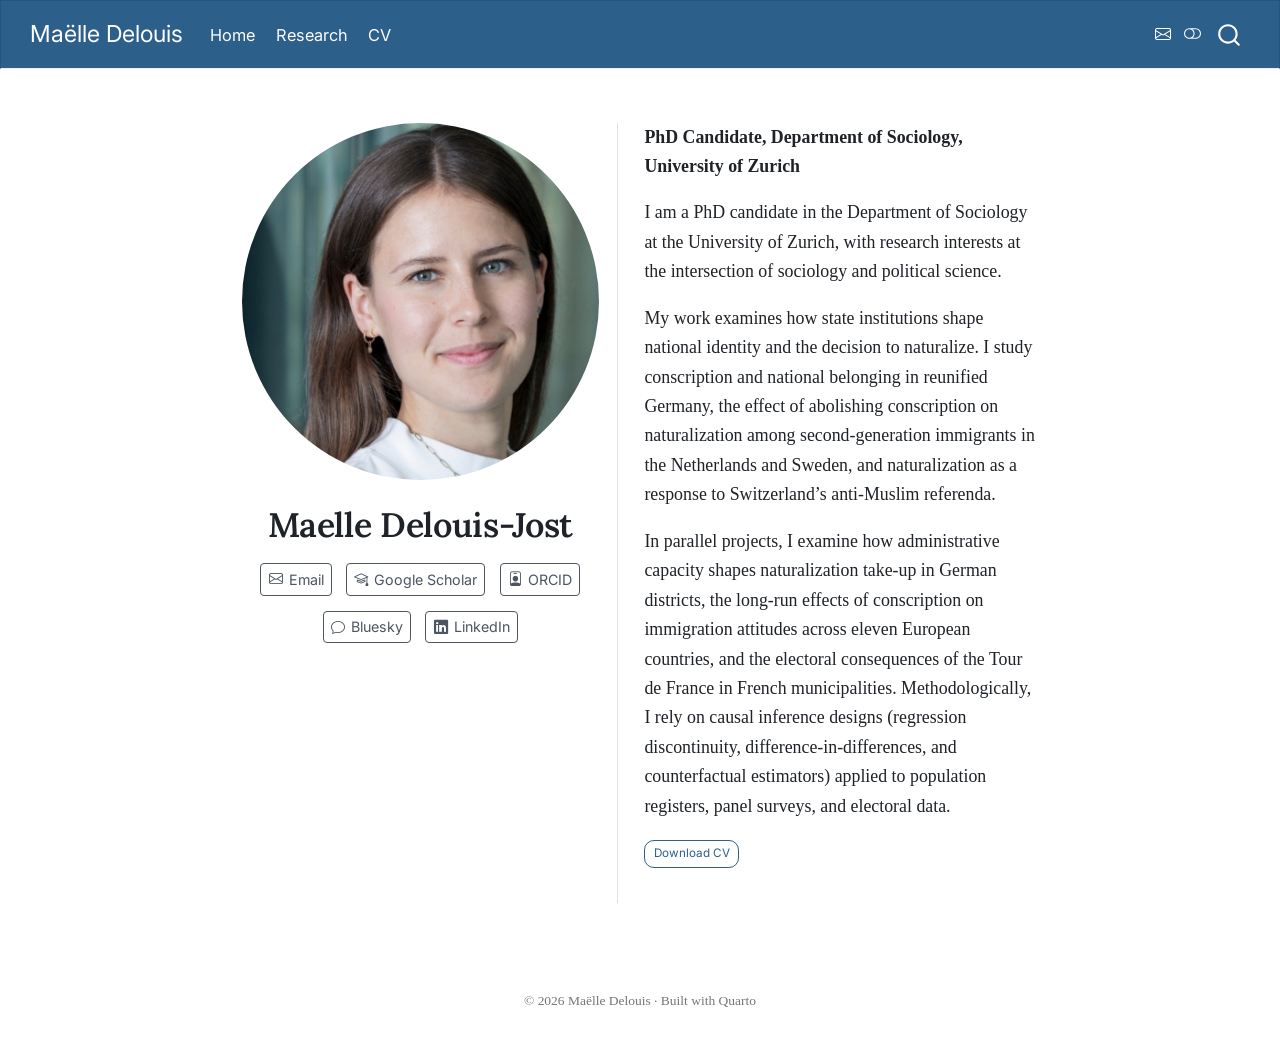
==== commit fd205994: "Built site for gh-pages" ====
--- a/index.html
+++ b/index.html
@@ -7,7 +7,7 @@
 <meta name="viewport" content="width=device-width, initial-scale=1.0, user-scalable=yes">
 
 
-<title>Maëlle Delouis</title>
+<title>Maelle Delouis-Jost – Maëlle Delouis</title>
 <style>
 code{white-space: pre-wrap;}
 span.smallcaps{font-variant: small-caps;}
@@ -40,9 +40,9 @@
 <link href="site_libs/quarto-html/quarto-syntax-highlighting-0815c480559380816a4d1ea211a47e91.css" rel="stylesheet" class="quarto-color-scheme-extra" id="quarto-text-highlighting-styles">
 <script src="site_libs/bootstrap/bootstrap.min.js"></script>
 <link href="site_libs/bootstrap/bootstrap-icons.css" rel="stylesheet">
-<link href="site_libs/bootstrap/bootstrap-79e8414c4a8d0af02057f61830fa288f.min.css" rel="stylesheet" append-hash="true" class="quarto-color-scheme" id="quarto-bootstrap" data-mode="light">
-<link href="site_libs/bootstrap/bootstrap-dark-7386aaa28a53ffc02a470e61c8d58375.min.css" rel="stylesheet" append-hash="true" class="quarto-color-scheme quarto-color-alternate" id="quarto-bootstrap" data-mode="dark">
-<link href="site_libs/bootstrap/bootstrap-79e8414c4a8d0af02057f61830fa288f.min.css" rel="stylesheet" append-hash="true" class="quarto-color-scheme-extra" id="quarto-bootstrap" data-mode="light">
+<link href="site_libs/bootstrap/bootstrap-18ee1262a4b72bc31b9c4c665491f443.min.css" rel="stylesheet" append-hash="true" class="quarto-color-scheme" id="quarto-bootstrap" data-mode="light">
+<link href="site_libs/bootstrap/bootstrap-dark-14678b26d73ea1a9c905dae496f3738e.min.css" rel="stylesheet" append-hash="true" class="quarto-color-scheme quarto-color-alternate" id="quarto-bootstrap" data-mode="dark">
+<link href="site_libs/bootstrap/bootstrap-18ee1262a4b72bc31b9c4c665491f443.min.css" rel="stylesheet" append-hash="true" class="quarto-color-scheme-extra" id="quarto-bootstrap" data-mode="light">
 <script id="quarto-search-options" type="application/json">{
   "location": "navbar",
   "copy-button": false,
@@ -285,7 +285,7 @@
   round " style="height: 20em; width: 20em;">
 <header id="title-block-header" class="quarto-title-block default">
 <div class="quarto-title">
-<h1 class="title">Maëlle Delouis</h1>
+<h1 class="title">Maelle Delouis-Jost</h1>
 </div>
 <div class="quarto-title-meta">
   </div>
@@ -315,10 +315,10 @@
   </div>
   <div class="about-contents"><main class="content" id="quarto-document-content">
 
-<p><strong>PhD Student, Department of Sociology, University of Zurich</strong></p>
-<p>I am a PhD student in the Department of Sociology at the University of Zurich, with research interests at the intersection of sociology and political science.</p>
-<p>My work examines how state institutions shape national identity and the decision to naturalise. I study conscription and national belonging in reunified Germany, the effect of abolishing conscription on naturalisation among second-generation immigrants in the Netherlands and Sweden, and naturalisation as a response to Switzerland’s anti-Muslim referenda.</p>
-<p>In parallel projects, I examine how administrative capacity shapes naturalisation take-up in German districts, the long-run effects of conscription on immigration attitudes across eleven European countries, and the electoral consequences of the Tour de France in French municipalities. Methodologically, I rely on causal inference designs (regression discontinuity, difference-in-differences, and counterfactual estimators) applied to population registers, panel surveys, and electoral data.</p>
+<p><strong>PhD Candidate, Department of Sociology, University of Zurich</strong></p>
+<p>I am a PhD candidate in the Department of Sociology at the University of Zurich, with research interests at the intersection of sociology and political science.</p>
+<p>My work examines how state institutions shape national identity and the decision to naturalize. I study conscription and national belonging in reunified Germany, the effect of abolishing conscription on naturalization among second-generation immigrants in the Netherlands and Sweden, and naturalization as a response to Switzerland’s anti-Muslim referenda.</p>
+<p>In parallel projects, I examine how administrative capacity shapes naturalization take-up in German districts, the long-run effects of conscription on immigration attitudes across eleven European countries, and the electoral consequences of the Tour de France in French municipalities. Methodologically, I rely on causal inference designs (regression discontinuity, difference-in-differences, and counterfactual estimators) applied to population registers, panel surveys, and electoral data.</p>
 <p><a href="assets/delouis-cv.pdf" class="btn btn-outline-primary btn-sm" role="button">Download CV</a></p>
 
 
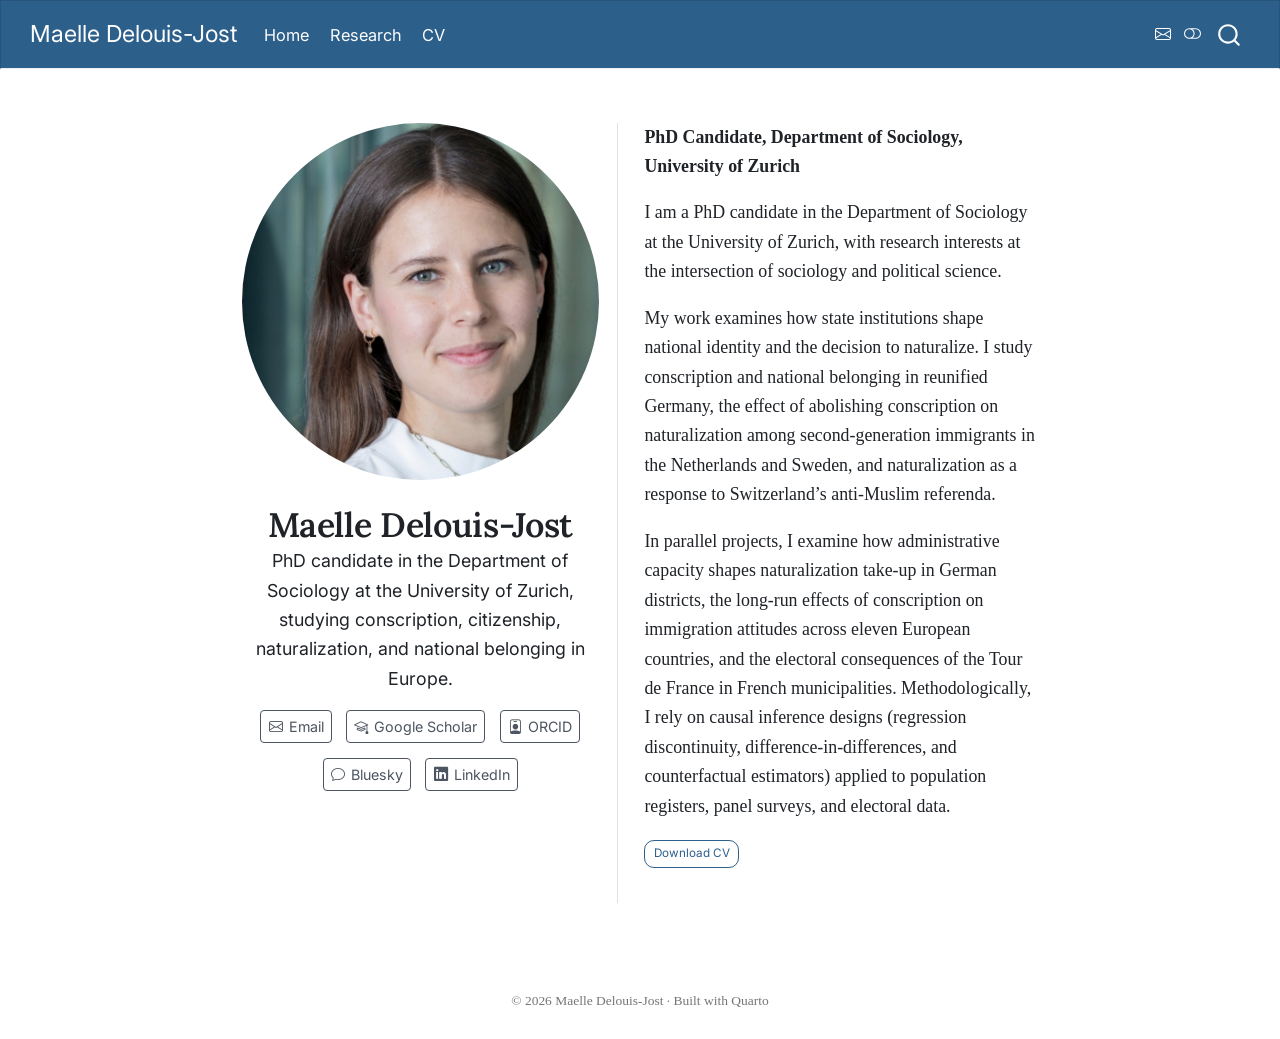
==== commit d02092fd: "Built site for gh-pages" ====
--- a/index.html
+++ b/index.html
@@ -6,8 +6,9 @@
 
 <meta name="viewport" content="width=device-width, initial-scale=1.0, user-scalable=yes">
 
-
-<title>Maelle Delouis-Jost – Maëlle Delouis</title>
+<meta name="description" content="PhD candidate in the Department of Sociology at the University of Zurich, studying conscription, citizenship, naturalization, and national belonging in Europe.">
+
+<title>Maelle Delouis-Jost</title>
 <style>
 code{white-space: pre-wrap;}
 span.smallcaps{font-variant: small-caps;}
@@ -72,6 +73,12 @@
 }</script>
 
 
+<meta property="og:title" content="Maelle Delouis-Jost">
+<meta property="og:description" content="PhD candidate in the Department of Sociology at the University of Zurich, studying conscription, citizenship, naturalization, and national belonging in Europe.">
+<meta property="og:site_name" content="Maelle Delouis-Jost">
+<meta name="twitter:title" content="Maelle Delouis-Jost">
+<meta name="twitter:description" content="PhD candidate in the Department of Sociology at the University of Zurich, studying conscription, citizenship, naturalization, and national belonging in Europe.">
+<meta name="twitter:card" content="summary">
 </head>
 
 <body class="nav-fixed fullcontent quarto-light"><script id="quarto-html-before-body" type="application/javascript">
@@ -243,7 +250,7 @@
       <div class="navbar-container container-fluid">
       <div class="navbar-brand-container mx-auto">
     <a class="navbar-brand" href="./index.html">
-    <span class="navbar-title">Maëlle Delouis</span>
+    <span class="navbar-title">Maelle Delouis-Jost</span>
     </a>
   </div>
             <div id="quarto-search" class="" title="Search"></div>
@@ -267,7 +274,7 @@
 </ul>
           </div> <!-- /navcollapse -->
             <div class="quarto-navbar-tools">
-    <a href="mailto:maelle.delouis@uzh.ch" title="Email" class="quarto-navigation-tool px-1" aria-label="Email"><i class="bi bi-envelope"></i></a>
+    <a href="mailto:delouis-jost@soziologie.uzh.ch" title="Email" class="quarto-navigation-tool px-1" aria-label="Email"><i class="bi bi-envelope"></i></a>
   <a href="" class="quarto-color-scheme-toggle quarto-navigation-tool  px-1" onclick="window.quartoToggleColorScheme(); return false;" title="Toggle dark mode"><i class="bi"></i></a>
 </div>
       </div> <!-- /container-fluid -->
@@ -286,6 +293,11 @@
 <header id="title-block-header" class="quarto-title-block default">
 <div class="quarto-title">
 <h1 class="title">Maelle Delouis-Jost</h1>
+</div>
+<div>
+  <div class="description">
+    PhD candidate in the Department of Sociology at the University of Zurich, studying conscription, citizenship, naturalization, and national belonging in Europe.
+  </div>
 </div>
 <div class="quarto-title-meta">
   </div>
@@ -403,7 +415,7 @@
     }
       var localhostRegex = new RegExp(/^(?:http|https):\/\/localhost\:?[0-9]*\//);
       var mailtoRegex = new RegExp(/^mailto:/);
-        var filterRegex = new RegExp("https:\/\/mdelouis\.github\.io\/");
+        var filterRegex = new RegExp("https:\/\/mdelouis\.github\.io");
       var isInternal = (href) => {
           return filterRegex.test(href) || localhostRegex.test(href) || mailtoRegex.test(href);
       }
@@ -737,7 +749,7 @@
       &nbsp;
     </div>   
     <div class="nav-footer-center">
-<p>© 2026 Maëlle Delouis · Built with <a href="https://quarto.org">Quarto</a></p>
+<p>© 2026 Maelle Delouis-Jost · Built with <a href="https://quarto.org">Quarto</a></p>
 </div>
     <div class="nav-footer-right">
       &nbsp;
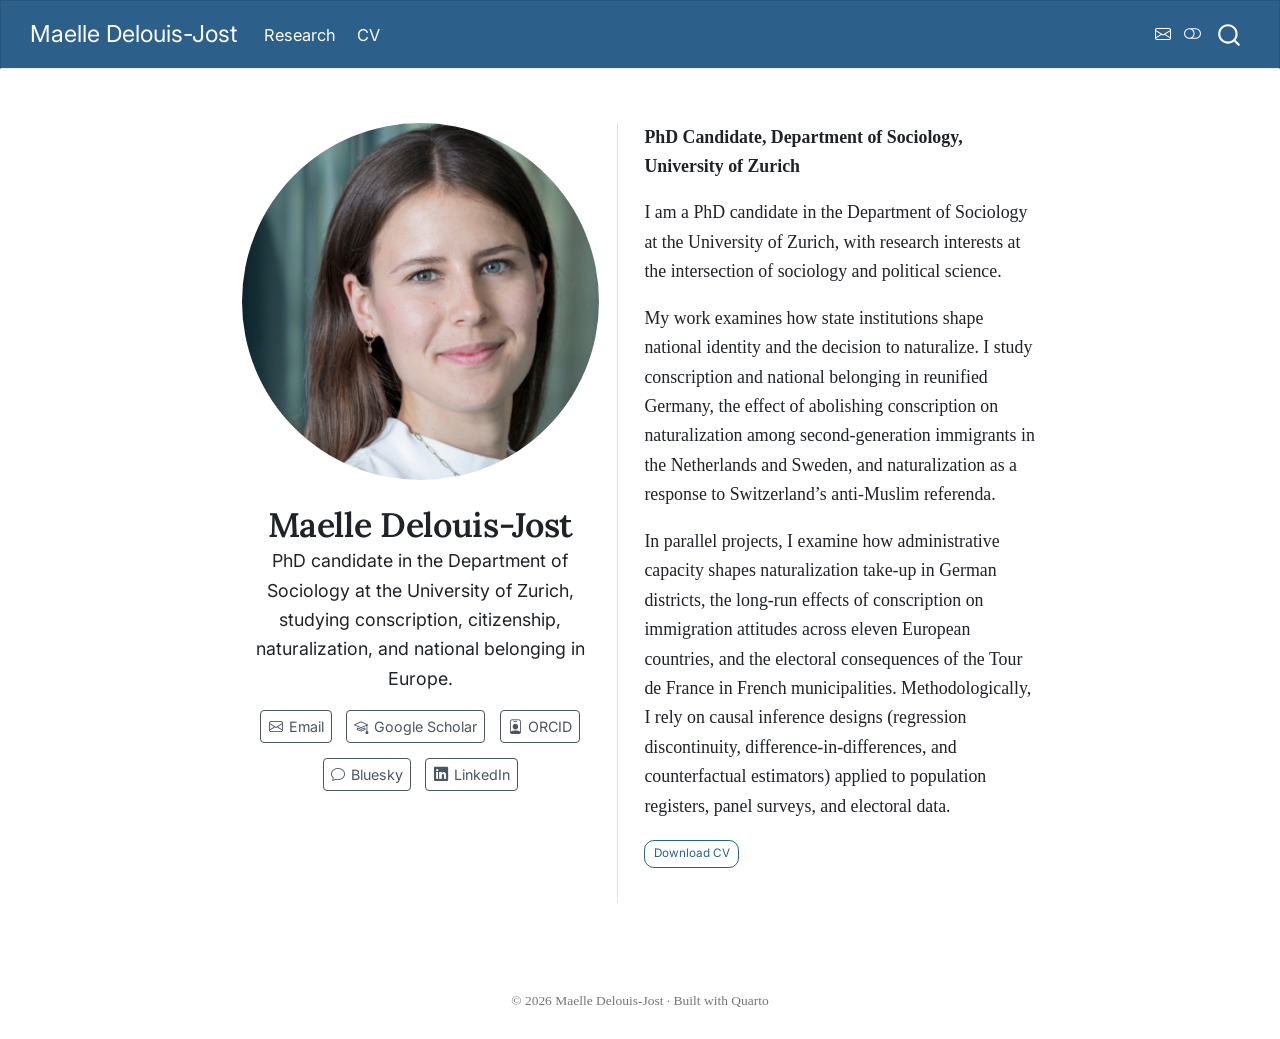
==== commit 01e3c072: "Built site for gh-pages" ====
--- a/index.html
+++ b/index.html
@@ -71,6 +71,7 @@
     "search-label": "Search"
   }
 }</script>
+<meta name="google-site-verification" content="mUAY8N0jeoHimkcrHNDBmdywEVsNbQQbl17n-jZx2ZY">
 
 
 <meta property="og:title" content="Maelle Delouis-Jost">
@@ -259,10 +260,6 @@
 </button>
           <div class="collapse navbar-collapse" id="navbarCollapse">
             <ul class="navbar-nav navbar-nav-scroll me-auto">
-  <li class="nav-item">
-    <a class="nav-link active" href="./index.html" aria-current="page"> 
-<span class="menu-text">Home</span></a>
-  </li>  
   <li class="nav-item">
     <a class="nav-link" href="./research.html"> 
 <span class="menu-text">Research</span></a>
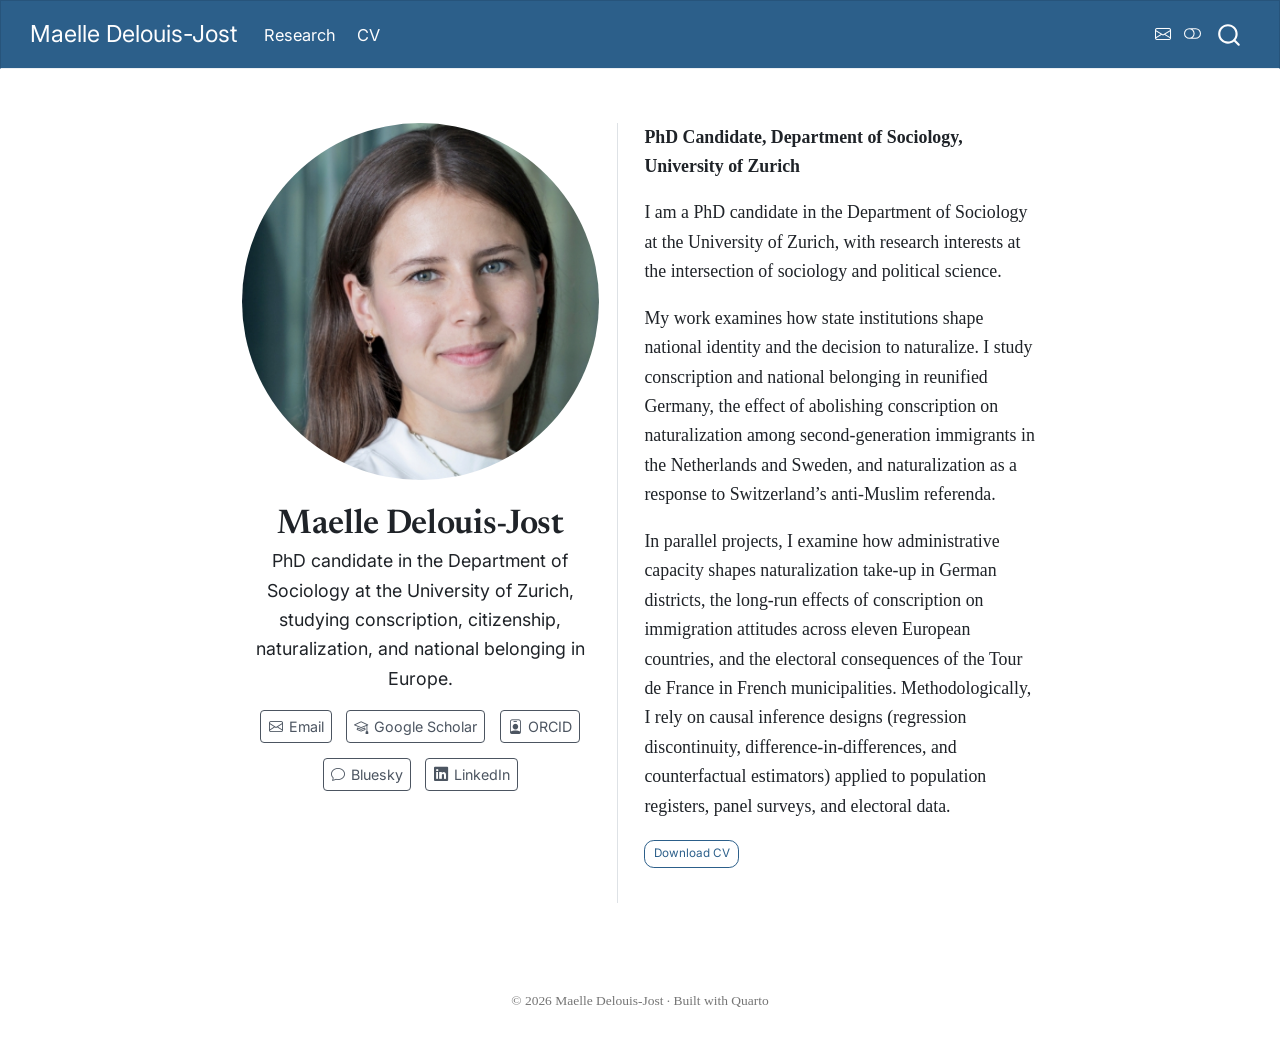
==== commit 2dd1ccd9: "Built site for gh-pages" ====
--- a/index.html
+++ b/index.html
@@ -41,9 +41,9 @@
 <link href="site_libs/quarto-html/quarto-syntax-highlighting-0815c480559380816a4d1ea211a47e91.css" rel="stylesheet" class="quarto-color-scheme-extra" id="quarto-text-highlighting-styles">
 <script src="site_libs/bootstrap/bootstrap.min.js"></script>
 <link href="site_libs/bootstrap/bootstrap-icons.css" rel="stylesheet">
-<link href="site_libs/bootstrap/bootstrap-18ee1262a4b72bc31b9c4c665491f443.min.css" rel="stylesheet" append-hash="true" class="quarto-color-scheme" id="quarto-bootstrap" data-mode="light">
-<link href="site_libs/bootstrap/bootstrap-dark-14678b26d73ea1a9c905dae496f3738e.min.css" rel="stylesheet" append-hash="true" class="quarto-color-scheme quarto-color-alternate" id="quarto-bootstrap" data-mode="dark">
-<link href="site_libs/bootstrap/bootstrap-18ee1262a4b72bc31b9c4c665491f443.min.css" rel="stylesheet" append-hash="true" class="quarto-color-scheme-extra" id="quarto-bootstrap" data-mode="light">
+<link href="site_libs/bootstrap/bootstrap-dd4cddb7aa9b024ff1d5cf1c4f7b37f2.min.css" rel="stylesheet" append-hash="true" class="quarto-color-scheme" id="quarto-bootstrap" data-mode="light">
+<link href="site_libs/bootstrap/bootstrap-dark-0f3e1bcb659d28c249c1f65e37794f3a.min.css" rel="stylesheet" append-hash="true" class="quarto-color-scheme quarto-color-alternate" id="quarto-bootstrap" data-mode="dark">
+<link href="site_libs/bootstrap/bootstrap-dd4cddb7aa9b024ff1d5cf1c4f7b37f2.min.css" rel="stylesheet" append-hash="true" class="quarto-color-scheme-extra" id="quarto-bootstrap" data-mode="light">
 <script id="quarto-search-options" type="application/json">{
   "location": "navbar",
   "copy-button": false,
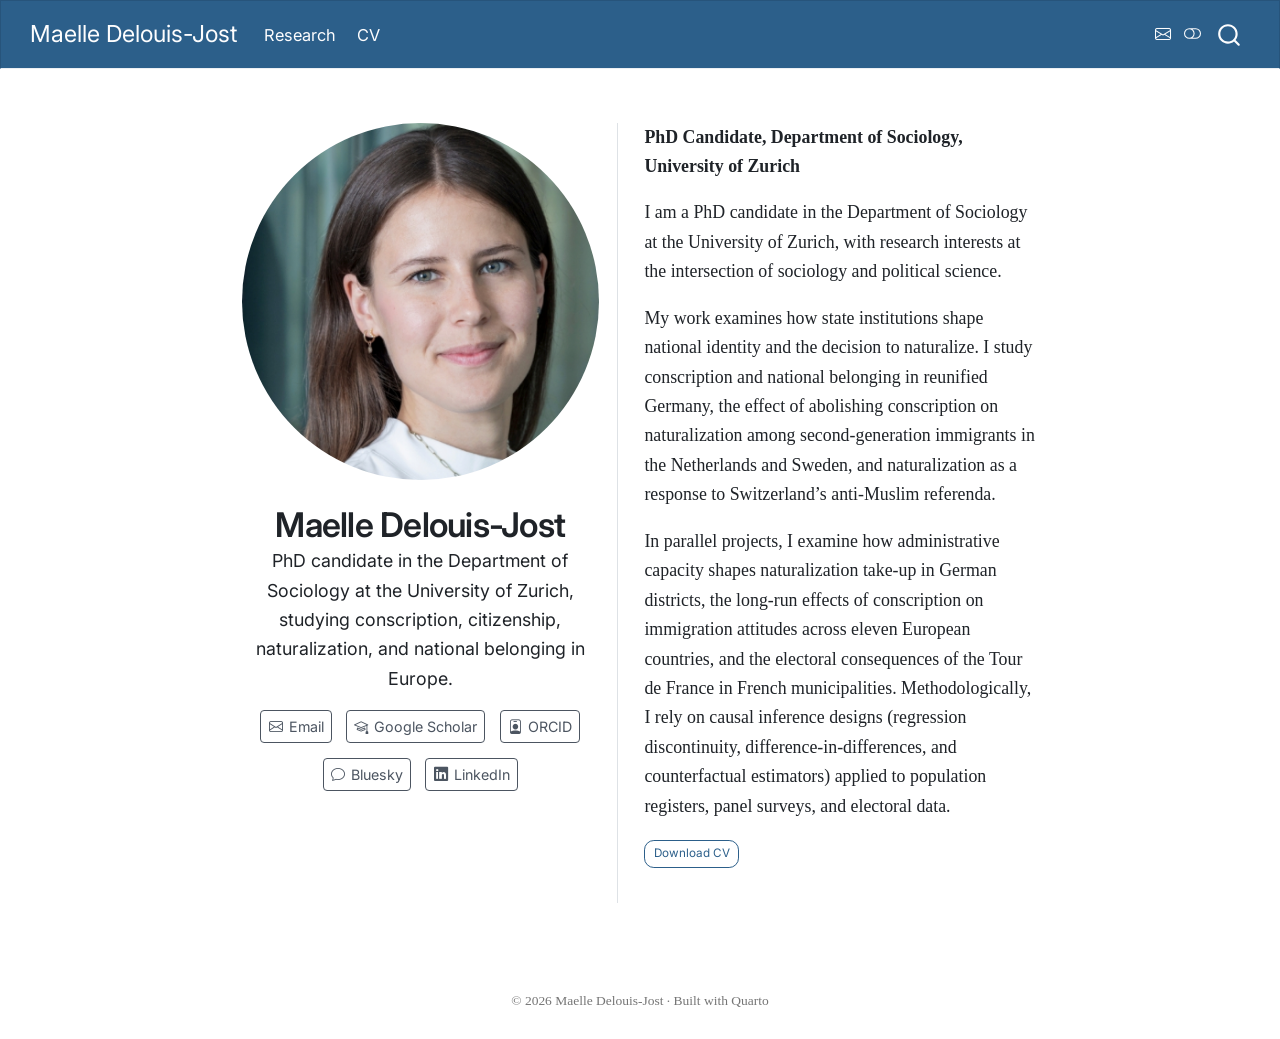
==== commit b9a0122c: "Built site for gh-pages" ====
--- a/index.html
+++ b/index.html
@@ -41,9 +41,9 @@
 <link href="site_libs/quarto-html/quarto-syntax-highlighting-0815c480559380816a4d1ea211a47e91.css" rel="stylesheet" class="quarto-color-scheme-extra" id="quarto-text-highlighting-styles">
 <script src="site_libs/bootstrap/bootstrap.min.js"></script>
 <link href="site_libs/bootstrap/bootstrap-icons.css" rel="stylesheet">
-<link href="site_libs/bootstrap/bootstrap-dd4cddb7aa9b024ff1d5cf1c4f7b37f2.min.css" rel="stylesheet" append-hash="true" class="quarto-color-scheme" id="quarto-bootstrap" data-mode="light">
-<link href="site_libs/bootstrap/bootstrap-dark-0f3e1bcb659d28c249c1f65e37794f3a.min.css" rel="stylesheet" append-hash="true" class="quarto-color-scheme quarto-color-alternate" id="quarto-bootstrap" data-mode="dark">
-<link href="site_libs/bootstrap/bootstrap-dd4cddb7aa9b024ff1d5cf1c4f7b37f2.min.css" rel="stylesheet" append-hash="true" class="quarto-color-scheme-extra" id="quarto-bootstrap" data-mode="light">
+<link href="site_libs/bootstrap/bootstrap-c8fc584ac9af30cc2e9f67b4d3e206f7.min.css" rel="stylesheet" append-hash="true" class="quarto-color-scheme" id="quarto-bootstrap" data-mode="light">
+<link href="site_libs/bootstrap/bootstrap-dark-17d99c554e480008bd50c298d064d488.min.css" rel="stylesheet" append-hash="true" class="quarto-color-scheme quarto-color-alternate" id="quarto-bootstrap" data-mode="dark">
+<link href="site_libs/bootstrap/bootstrap-c8fc584ac9af30cc2e9f67b4d3e206f7.min.css" rel="stylesheet" append-hash="true" class="quarto-color-scheme-extra" id="quarto-bootstrap" data-mode="light">
 <script id="quarto-search-options" type="application/json">{
   "location": "navbar",
   "copy-button": false,
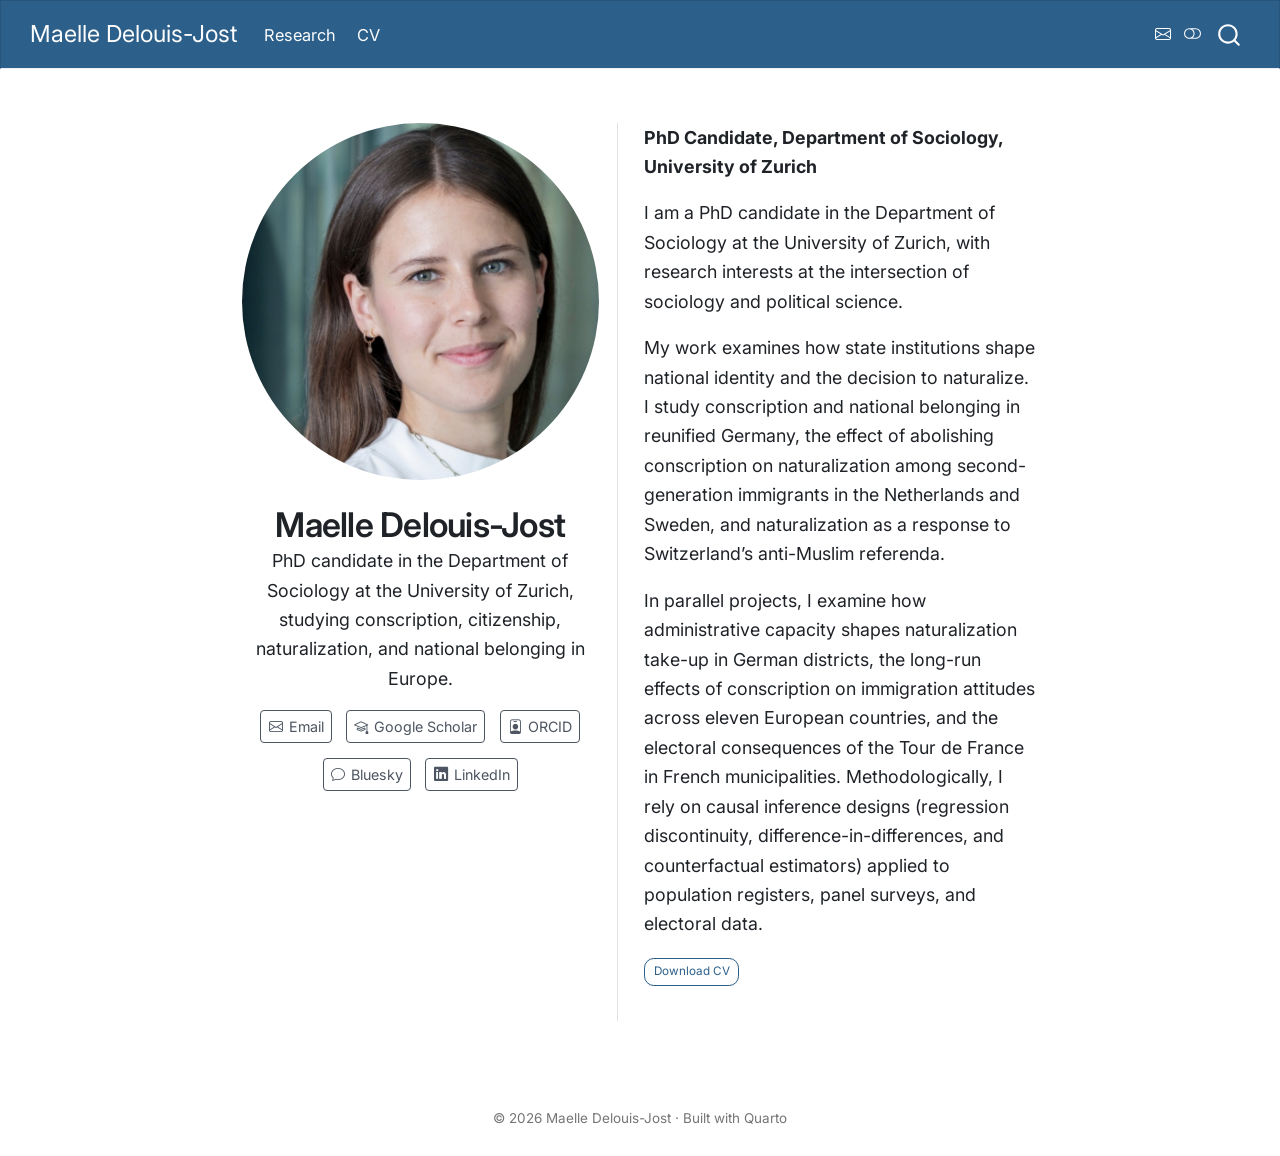
==== commit a8091f13: "Built site for gh-pages" ====
--- a/index.html
+++ b/index.html
@@ -41,9 +41,9 @@
 <link href="site_libs/quarto-html/quarto-syntax-highlighting-0815c480559380816a4d1ea211a47e91.css" rel="stylesheet" class="quarto-color-scheme-extra" id="quarto-text-highlighting-styles">
 <script src="site_libs/bootstrap/bootstrap.min.js"></script>
 <link href="site_libs/bootstrap/bootstrap-icons.css" rel="stylesheet">
-<link href="site_libs/bootstrap/bootstrap-c8fc584ac9af30cc2e9f67b4d3e206f7.min.css" rel="stylesheet" append-hash="true" class="quarto-color-scheme" id="quarto-bootstrap" data-mode="light">
-<link href="site_libs/bootstrap/bootstrap-dark-17d99c554e480008bd50c298d064d488.min.css" rel="stylesheet" append-hash="true" class="quarto-color-scheme quarto-color-alternate" id="quarto-bootstrap" data-mode="dark">
-<link href="site_libs/bootstrap/bootstrap-c8fc584ac9af30cc2e9f67b4d3e206f7.min.css" rel="stylesheet" append-hash="true" class="quarto-color-scheme-extra" id="quarto-bootstrap" data-mode="light">
+<link href="site_libs/bootstrap/bootstrap-782523a22a8207698f64928c56e462f1.min.css" rel="stylesheet" append-hash="true" class="quarto-color-scheme" id="quarto-bootstrap" data-mode="light">
+<link href="site_libs/bootstrap/bootstrap-dark-2263ae8eb3a713a1e764fd620c9af79e.min.css" rel="stylesheet" append-hash="true" class="quarto-color-scheme quarto-color-alternate" id="quarto-bootstrap" data-mode="dark">
+<link href="site_libs/bootstrap/bootstrap-782523a22a8207698f64928c56e462f1.min.css" rel="stylesheet" append-hash="true" class="quarto-color-scheme-extra" id="quarto-bootstrap" data-mode="light">
 <script id="quarto-search-options" type="application/json">{
   "location": "navbar",
   "copy-button": false,
